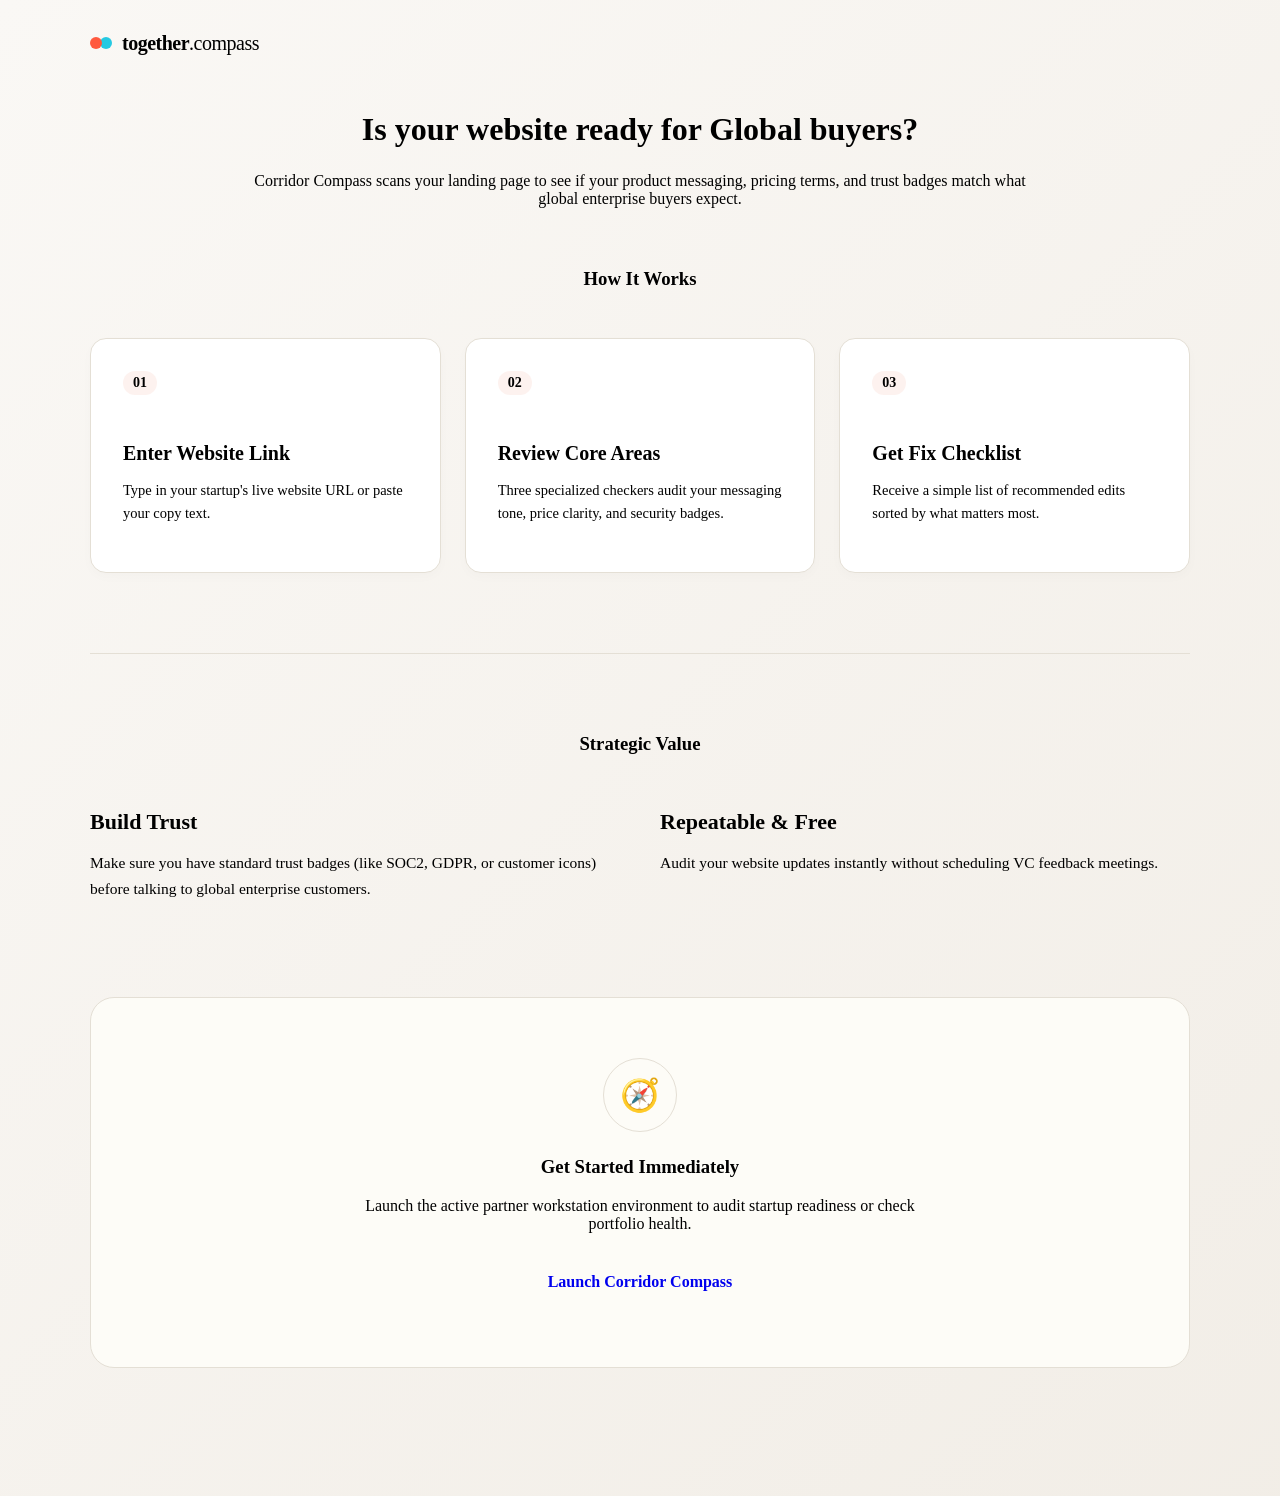
==== code/corridor_compass/static/index.html @ ca5fa367 "Initialize clean workspace split" ====
<!DOCTYPE html>
<html lang="en">
<head>
    <meta charset="UTF-8">
    <meta name="viewport" content="width=device-width, initial-scale=1.0">
    <title>Compass</title>
    <meta name="description" content="Corridor Compass scans your landing page to see if your product messaging, pricing terms, and trust badges match what global enterprise buyers expect.">
    <!-- Google Fonts -->
    <link rel="preconnect" href="https://fonts.googleapis.com">
    <link rel="preconnect" href="https://fonts.gstatic.com" crossorigin>
    <link href="https://fonts.googleapis.com/css2?family=Plus+Jakarta+Sans:wght@400;500;700&family=Sofia+Sans:wght@300;400;500;700&family=JetBrains+Mono:wght@400;700&display=swap" rel="stylesheet">
    <link rel="stylesheet" href="/static/styles.css">
    <style>
        /* Allow page scrolling for landing page */
        html, body {
            overflow: auto !important;
            overflow-y: auto !important;
            margin: 0;
            padding: 0;
        }
        
        /* Premium Background Gradient Animation */
        body {
            background: linear-gradient(-45deg, #FAF8F5, #F5F1EB, #EFEAE2, #FAF8F5);
            background-size: 400% 400%;
            animation: gradientBG 15s ease infinite;
            min-height: 100vh;
        }
        
        @keyframes gradientBG {
            0% { background-position: 0% 50%; }
            50% { background-position: 100% 50%; }
            100% { background-position: 0% 50%; }
        }
        
        /* Make container transparent so gradient is visible */
        .mc-app-container {
            background: transparent !important;
            height: auto !important;
            min-height: calc(100vh - 120px);
            padding: 0 48px 48px 48px;
            box-shadow: none !important;
        }

        .landing-main {
            padding: 40px 0 80px 0;
            max-width: 1100px;
            margin: 0 auto;
        }
        
        .landing-grid {
            display: grid;
            grid-template-columns: 1fr 1fr 1fr;
            gap: 24px;
            margin-top: 48px;
        }
        
        .landing-step-card {
            background: #FFFFFF;
            border: 1px solid #E4DFD5;
            border-radius: 16px;
            padding: 32px;
            transition: all 0.3s ease;
            box-shadow: 0 4px 12px rgba(0, 0, 0, 0.02);
            position: relative;
        }
        
        .landing-step-card:hover {
            transform: translateY(-4px);
            box-shadow: 0 12px 24px rgba(0, 0, 0, 0.05);
            border-color: var(--color-signal-orange);
        }
        
        .step-number-badge {
            font-family: var(--font-family-mono);
            font-size: 14px;
            font-weight: 700;
            color: var(--color-signal-orange);
            background: rgba(230, 92, 53, 0.08);
            padding: 4px 10px;
            border-radius: 99px;
            display: inline-block;
            margin-bottom: 20px;
        }
        
        .step-title {
            font-family: var(--font-family-display);
            font-size: 20px;
            font-weight: 700;
            margin-bottom: 12px;
            color: var(--color-ink);
        }
        
        .step-desc {
            font-size: 14.5px;
            line-height: 1.6;
            color: var(--color-slate-gray);
        }
        
        .benefits-section {
            margin-top: 80px;
            border-top: 1px solid #E4DFD5;
            padding-top: 60px;
        }
        
        .benefit-row {
            display: grid;
            grid-template-columns: 1fr 1fr;
            gap: 40px;
            margin-top: 32px;
        }
        
        .benefit-col h3 {
            font-family: var(--font-family-display);
            font-size: 22px;
            font-weight: 700;
            margin-bottom: 12px;
            color: var(--color-ink);
        }
        
        .benefit-col p {
            font-size: 15.5px;
            line-height: 1.65;
            color: var(--color-slate-gray);
        }
        
        .landing-cta-block {
            margin-top: 80px;
            text-align: center;
            background: #FDFCF7;
            border: 1px solid #E4DFD5;
            border-radius: 24px;
            padding: 60px;
        }
        
        .cta-icon-circle {
            width: 72px;
            height: 72px;
            background: var(--color-canvas);
            border: 1px solid #E4DFD5;
            border-radius: 50%;
            display: flex;
            align-items: center;
            justify-content: center;
            font-size: 32px;
            margin: 0 auto 24px auto;
        }
        
        .cta-btn {
            font-size: 16px;
            padding: 16px 36px;
            border-radius: 99px;
            margin-top: 24px;
            display: inline-block;
            text-decoration: none;
            font-weight: 700;
            cursor: pointer;
        }
    </style>
</head>
<body>
    <!-- Left-aligned Simple Logo Header -->
    <div class="simple-logo-header" style="max-width: 1100px; margin: 0 auto; padding: 32px 24px 0 24px; display: flex; justify-content: flex-start; z-index: 10; position: relative;">
        <div class="nav-logo-group" style="cursor: pointer; display: flex; align-items: center; gap: 10px;" onclick="window.location.reload();">
            <div class="together-logo-mark" style="display: flex; position: relative; width: 22px; height: 15px;">
                <span class="logo-dot-red" style="width: 12px; height: 12px; border-radius: 50%; position: absolute; top: 1px; left: 0; background-color: #FF593E; z-index: 1;"></span>
                <span class="logo-dot-blue" style="width: 12px; height: 12px; border-radius: 50%; position: absolute; top: 1px; right: 0; background-color: #00C1DE; opacity: 0.85;"></span>
            </div>
            <span class="nav-logo-text" style="font-family: var(--font-family-display); font-size: 20px; font-weight: 700; letter-spacing: -0.5px; color: var(--color-ink-black);">together<span class="logo-suffix" style="color: var(--color-signal-orange); font-weight: 400;">.compass</span></span>
        </div>
    </div>

    <!-- Main Container -->
    <div class="mc-app-container">
        <main class="landing-main">
            <!-- Hero Header -->
            <header class="editorial-hero" style="text-align: center;">
                <h1 class="display-xl" style="margin-top: 16px;">Is your website ready for Global buyers?</h1>
                <p class="body-lead" style="max-width: 800px; margin: 24px auto 0 auto;">Corridor Compass scans your landing page to see if your product messaging, pricing terms, and trust badges match what global enterprise buyers expect.</p>
            </header>

            <!-- How it Works -->
            <section style="margin-top: 60px;">
                <h3 class="section-micro-title" style="text-align: center;">How It Works</h3>
                <div class="landing-grid">
                    <div class="landing-step-card">
                        <span class="step-number-badge">01</span>
                        <h4 class="step-title">Enter Website Link</h4>
                        <p class="step-desc">Type in your startup's live website URL or paste your copy text.</p>
                    </div>
                    <div class="landing-step-card">
                        <span class="step-number-badge">02</span>
                        <h4 class="step-title">Review Core Areas</h4>
                        <p class="step-desc">Three specialized checkers audit your messaging tone, price clarity, and security badges.</p>
                    </div>
                    <div class="landing-step-card">
                        <span class="step-number-badge">03</span>
                        <h4 class="step-title">Get Fix Checklist</h4>
                        <p class="step-desc">Receive a simple list of recommended edits sorted by what matters most.</p>
                    </div>
                </div>
            </section>

            <!-- Benefits -->
            <section class="benefits-section">
                <h3 class="section-micro-title" style="text-align: center;">Strategic Value</h3>
                <div class="benefit-row">
                    <div class="benefit-col">
                        <h3>Build Trust</h3>
                        <p>Make sure you have standard trust badges (like SOC2, GDPR, or customer icons) before talking to global enterprise customers.</p>
                    </div>
                    <div class="benefit-col">
                        <h3>Repeatable & Free</h3>
                        <p>Audit your website updates instantly without scheduling VC feedback meetings.</p>
                    </div>
                </div>
            </section>

            <!-- Launch CTA -->
            <section class="landing-cta-block">
                <div class="cta-icon-circle bg-compass">🧭</div>
                <h3 class="display-md">Get Started Immediately</h3>
                <p class="body-lead" style="font-size: 16px; max-width: 600px; margin: 12px auto 0 auto;">Launch the active partner workstation environment to audit startup readiness or check portfolio health.</p>
                <a href="/workspace" class="mc-btn-primary cta-btn">Launch Corridor Compass</a>
            </section>
        </main>
    </div>
</body>
</html>
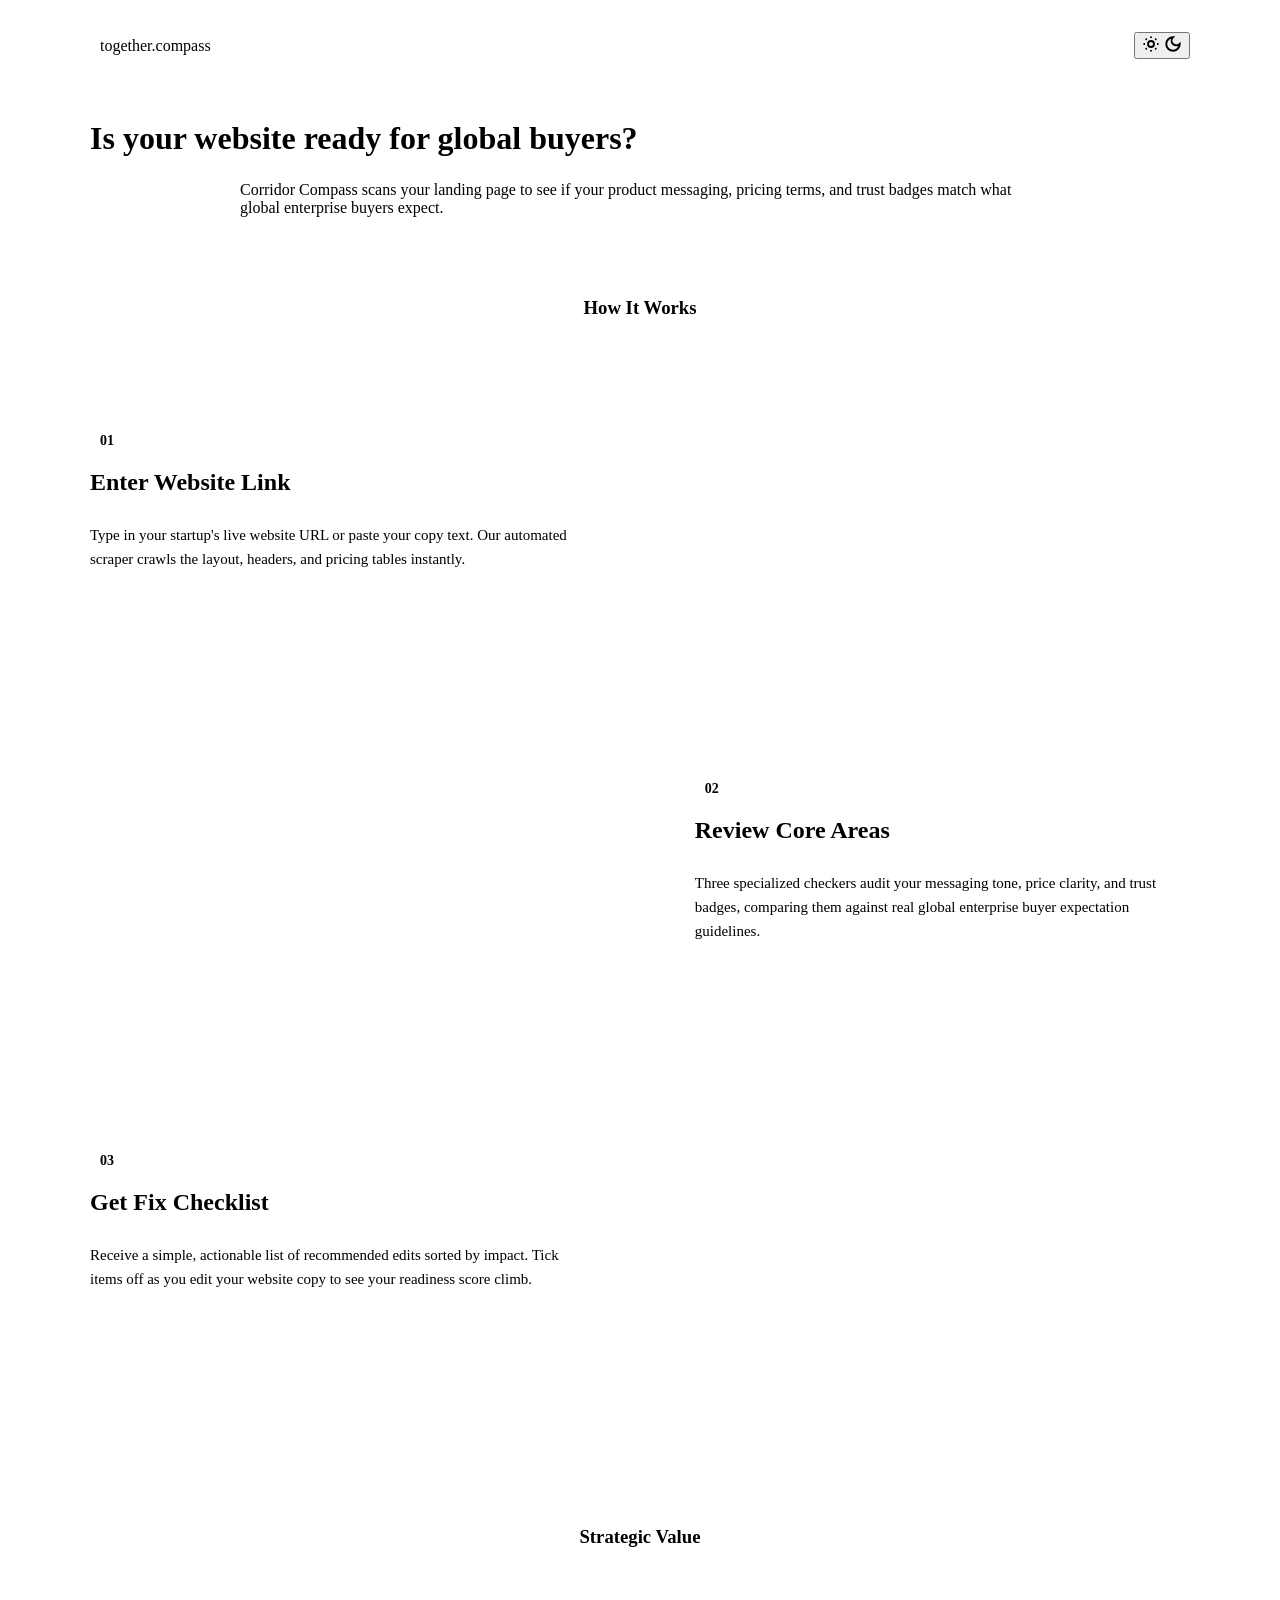
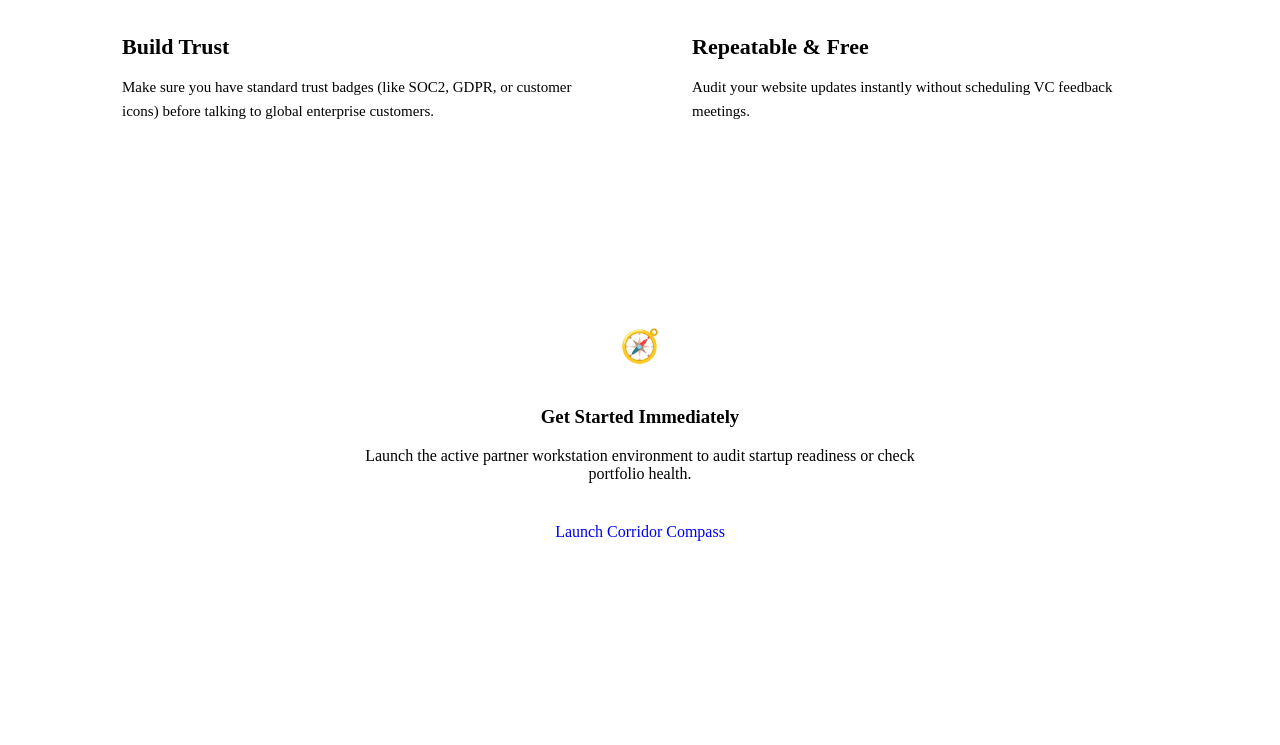
==== commit f711f347: "feat: Neubrutalist UI redesign, visual components separation, and dark mode theme updates" ====
--- a/code/corridor_compass/static/index.html
+++ b/code/corridor_compass/static/index.html
@@ -1,229 +1,321 @@
-<!DOCTYPE html>
-<html lang="en">
-<head>
-    <meta charset="UTF-8">
-    <meta name="viewport" content="width=device-width, initial-scale=1.0">
-    <title>Compass</title>
-    <meta name="description" content="Corridor Compass scans your landing page to see if your product messaging, pricing terms, and trust badges match what global enterprise buyers expect.">
-    <!-- Google Fonts -->
-    <link rel="preconnect" href="https://fonts.googleapis.com">
-    <link rel="preconnect" href="https://fonts.gstatic.com" crossorigin>
-    <link href="https://fonts.googleapis.com/css2?family=Plus+Jakarta+Sans:wght@400;500;700&family=Sofia+Sans:wght@300;400;500;700&family=JetBrains+Mono:wght@400;700&display=swap" rel="stylesheet">
-    <link rel="stylesheet" href="/static/styles.css">
-    <style>
-        /* Allow page scrolling for landing page */
-        html, body {
-            overflow: auto !important;
-            overflow-y: auto !important;
-            margin: 0;
-            padding: 0;
-        }
-        
-        /* Premium Background Gradient Animation */
-        body {
-            background: linear-gradient(-45deg, #FAF8F5, #F5F1EB, #EFEAE2, #FAF8F5);
-            background-size: 400% 400%;
-            animation: gradientBG 15s ease infinite;
-            min-height: 100vh;
-        }
-        
-        @keyframes gradientBG {
-            0% { background-position: 0% 50%; }
-            50% { background-position: 100% 50%; }
-            100% { background-position: 0% 50%; }
-        }
-        
-        /* Make container transparent so gradient is visible */
-        .mc-app-container {
-            background: transparent !important;
-            height: auto !important;
-            min-height: calc(100vh - 120px);
-            padding: 0 48px 48px 48px;
-            box-shadow: none !important;
-        }
-
-        .landing-main {
-            padding: 40px 0 80px 0;
-            max-width: 1100px;
-            margin: 0 auto;
-        }
-        
-        .landing-grid {
-            display: grid;
-            grid-template-columns: 1fr 1fr 1fr;
-            gap: 24px;
-            margin-top: 48px;
-        }
-        
-        .landing-step-card {
-            background: #FFFFFF;
-            border: 1px solid #E4DFD5;
-            border-radius: 16px;
-            padding: 32px;
-            transition: all 0.3s ease;
-            box-shadow: 0 4px 12px rgba(0, 0, 0, 0.02);
-            position: relative;
-        }
-        
-        .landing-step-card:hover {
-            transform: translateY(-4px);
-            box-shadow: 0 12px 24px rgba(0, 0, 0, 0.05);
-            border-color: var(--color-signal-orange);
-        }
-        
-        .step-number-badge {
-            font-family: var(--font-family-mono);
-            font-size: 14px;
-            font-weight: 700;
-            color: var(--color-signal-orange);
-            background: rgba(230, 92, 53, 0.08);
-            padding: 4px 10px;
-            border-radius: 99px;
-            display: inline-block;
-            margin-bottom: 20px;
-        }
-        
-        .step-title {
-            font-family: var(--font-family-display);
-            font-size: 20px;
-            font-weight: 700;
-            margin-bottom: 12px;
-            color: var(--color-ink);
-        }
-        
-        .step-desc {
-            font-size: 14.5px;
-            line-height: 1.6;
-            color: var(--color-slate-gray);
-        }
-        
-        .benefits-section {
-            margin-top: 80px;
-            border-top: 1px solid #E4DFD5;
-            padding-top: 60px;
-        }
-        
-        .benefit-row {
-            display: grid;
-            grid-template-columns: 1fr 1fr;
-            gap: 40px;
-            margin-top: 32px;
-        }
-        
-        .benefit-col h3 {
-            font-family: var(--font-family-display);
-            font-size: 22px;
-            font-weight: 700;
-            margin-bottom: 12px;
-            color: var(--color-ink);
-        }
-        
-        .benefit-col p {
-            font-size: 15.5px;
-            line-height: 1.65;
-            color: var(--color-slate-gray);
-        }
-        
-        .landing-cta-block {
-            margin-top: 80px;
-            text-align: center;
-            background: #FDFCF7;
-            border: 1px solid #E4DFD5;
-            border-radius: 24px;
-            padding: 60px;
-        }
-        
-        .cta-icon-circle {
-            width: 72px;
-            height: 72px;
-            background: var(--color-canvas);
-            border: 1px solid #E4DFD5;
-            border-radius: 50%;
-            display: flex;
-            align-items: center;
-            justify-content: center;
-            font-size: 32px;
-            margin: 0 auto 24px auto;
-        }
-        
-        .cta-btn {
-            font-size: 16px;
-            padding: 16px 36px;
-            border-radius: 99px;
-            margin-top: 24px;
-            display: inline-block;
-            text-decoration: none;
-            font-weight: 700;
-            cursor: pointer;
-        }
-    </style>
-</head>
-<body>
-    <!-- Left-aligned Simple Logo Header -->
-    <div class="simple-logo-header" style="max-width: 1100px; margin: 0 auto; padding: 32px 24px 0 24px; display: flex; justify-content: flex-start; z-index: 10; position: relative;">
-        <div class="nav-logo-group" style="cursor: pointer; display: flex; align-items: center; gap: 10px;" onclick="window.location.reload();">
-            <div class="together-logo-mark" style="display: flex; position: relative; width: 22px; height: 15px;">
-                <span class="logo-dot-red" style="width: 12px; height: 12px; border-radius: 50%; position: absolute; top: 1px; left: 0; background-color: #FF593E; z-index: 1;"></span>
-                <span class="logo-dot-blue" style="width: 12px; height: 12px; border-radius: 50%; position: absolute; top: 1px; right: 0; background-color: #00C1DE; opacity: 0.85;"></span>
-            </div>
-            <span class="nav-logo-text" style="font-family: var(--font-family-display); font-size: 20px; font-weight: 700; letter-spacing: -0.5px; color: var(--color-ink-black);">together<span class="logo-suffix" style="color: var(--color-signal-orange); font-weight: 400;">.compass</span></span>
-        </div>
-    </div>
-
-    <!-- Main Container -->
-    <div class="mc-app-container">
-        <main class="landing-main">
-            <!-- Hero Header -->
-            <header class="editorial-hero" style="text-align: center;">
-                <h1 class="display-xl" style="margin-top: 16px;">Is your website ready for Global buyers?</h1>
-                <p class="body-lead" style="max-width: 800px; margin: 24px auto 0 auto;">Corridor Compass scans your landing page to see if your product messaging, pricing terms, and trust badges match what global enterprise buyers expect.</p>
-            </header>
-
-            <!-- How it Works -->
-            <section style="margin-top: 60px;">
-                <h3 class="section-micro-title" style="text-align: center;">How It Works</h3>
-                <div class="landing-grid">
-                    <div class="landing-step-card">
-                        <span class="step-number-badge">01</span>
-                        <h4 class="step-title">Enter Website Link</h4>
-                        <p class="step-desc">Type in your startup's live website URL or paste your copy text.</p>
-                    </div>
-                    <div class="landing-step-card">
-                        <span class="step-number-badge">02</span>
-                        <h4 class="step-title">Review Core Areas</h4>
-                        <p class="step-desc">Three specialized checkers audit your messaging tone, price clarity, and security badges.</p>
-                    </div>
-                    <div class="landing-step-card">
-                        <span class="step-number-badge">03</span>
-                        <h4 class="step-title">Get Fix Checklist</h4>
-                        <p class="step-desc">Receive a simple list of recommended edits sorted by what matters most.</p>
-                    </div>
-                </div>
-            </section>
-
-            <!-- Benefits -->
-            <section class="benefits-section">
-                <h3 class="section-micro-title" style="text-align: center;">Strategic Value</h3>
-                <div class="benefit-row">
-                    <div class="benefit-col">
-                        <h3>Build Trust</h3>
-                        <p>Make sure you have standard trust badges (like SOC2, GDPR, or customer icons) before talking to global enterprise customers.</p>
-                    </div>
-                    <div class="benefit-col">
-                        <h3>Repeatable & Free</h3>
-                        <p>Audit your website updates instantly without scheduling VC feedback meetings.</p>
-                    </div>
-                </div>
-            </section>
-
-            <!-- Launch CTA -->
-            <section class="landing-cta-block">
-                <div class="cta-icon-circle bg-compass">🧭</div>
-                <h3 class="display-md">Get Started Immediately</h3>
-                <p class="body-lead" style="font-size: 16px; max-width: 600px; margin: 12px auto 0 auto;">Launch the active partner workstation environment to audit startup readiness or check portfolio health.</p>
-                <a href="/workspace" class="mc-btn-primary cta-btn">Launch Corridor Compass</a>
-            </section>
-        </main>
-    </div>
-</body>
+<!DOCTYPE html>
+<html lang="en">
+<head>
+    <meta charset="UTF-8">
+    <meta name="viewport" content="width=device-width, initial-scale=1.0">
+    <title>Compass</title>
+    <meta name="description" content="Corridor Compass scans your landing page to see if your product messaging, pricing terms, and trust badges match what global enterprise buyers expect.">
+    <!-- Google Fonts -->
+    <link rel="preconnect" href="https://fonts.googleapis.com">
+    <link rel="preconnect" href="https://fonts.gstatic.com" crossorigin>
+    <link href="https://fonts.googleapis.com/css2?family=Plus+Jakarta+Sans:wght@400;500;700&family=Sofia+Sans:wght@300;400;500;700&family=JetBrains+Mono:wght@400;700&display=swap" rel="stylesheet">
+    <link rel="stylesheet" href="/static/styles.css">
+    <style>
+        html, body {
+            overflow: auto !important;
+            margin: 0;
+            padding: 0;
+            background-color: var(--color-canvas);
+            transition: background-color 0.25s ease, color 0.25s ease;
+        }
+        
+        .mc-app-container {
+            background: transparent !important;
+            height: auto !important;
+            min-height: calc(100dvh - 120px);
+            padding: 0 48px 48px 48px;
+            box-shadow: none !important;
+        }
+
+        .landing-main {
+            padding: 40px 0 80px 0;
+            max-width: 1100px;
+            margin: 0 auto;
+        }
+        
+        .step-number-badge {
+            font-family: var(--font-family-mono);
+            font-size: 14px;
+            font-weight: 700;
+            color: var(--color-ink-black);
+            background: var(--color-primary);
+            border: 2px solid var(--color-neutral);
+            box-shadow: 2px 2px 0 var(--color-neutral);
+            padding: 4px 10px;
+            border-radius: var(--radius-pill);
+            display: inline-block;
+        }
+        
+        .zigzag-row {
+            display: grid;
+            grid-template-columns: 1fr 1.1fr;
+            gap: 60px;
+            align-items: center;
+            margin-bottom: 80px;
+        }
+        .zigzag-row.reversed {
+            grid-template-columns: 1.1fr 1fr;
+        }
+        .zigzag-text-col {
+            display: flex;
+            flex-direction: column;
+            align-items: flex-start;
+        }
+        .zigzag-title {
+            font-family: var(--font-family-display);
+            font-size: 24px;
+            font-weight: 700;
+            margin: 16px 0 12px 0;
+            color: var(--color-ink-black);
+        }
+        .zigzag-desc {
+            font-size: 15px;
+            line-height: 1.6;
+            color: var(--color-slate-gray);
+        }
+        .zigzag-graphic-col {
+            border: var(--border-main);
+            border-radius: var(--radius-card);
+            box-shadow: var(--shadow-main);
+            padding: 30px;
+            display: flex;
+            align-items: center;
+            justify-content: center;
+            background-color: var(--color-white);
+            height: 220px;
+        }
+        .zigzag-graphic-col svg {
+            max-height: 100%;
+            width: auto;
+        }
+        
+        .benefits-section {
+            margin-top: 80px;
+            border-top: var(--border-main);
+            padding-top: 60px;
+        }
+        
+        .benefit-row {
+            display: grid;
+            grid-template-columns: 1fr 1fr;
+            gap: 40px;
+            margin-top: 32px;
+        }
+        
+        .benefit-col {
+            background-color: var(--color-white);
+            border: var(--border-main);
+            border-radius: var(--radius-card);
+            box-shadow: var(--shadow-main);
+            padding: 32px;
+            transition: all 0.2s ease;
+        }
+        .benefit-col:hover {
+            transform: translate(-2px, -2px);
+            box-shadow: 6px 6px 0 var(--color-neutral);
+        }
+        
+        .benefit-col h3 {
+            font-family: var(--font-family-display);
+            font-size: 22px;
+            font-weight: 700;
+            margin-bottom: 12px;
+            color: var(--color-ink-black);
+        }
+        
+        .benefit-col p {
+            font-size: 15px;
+            line-height: 1.6;
+            color: var(--color-slate-gray);
+        }
+        
+        .landing-cta-block {
+            margin-top: 80px;
+            text-align: center;
+            background: var(--color-white);
+            border: var(--border-main);
+            border-radius: var(--radius-card);
+            padding: 60px;
+            box-shadow: var(--shadow-main);
+        }
+        
+        .cta-icon-circle {
+            width: 72px;
+            height: 72px;
+            background: var(--color-primary);
+            border: var(--border-main);
+            border-radius: var(--radius-circle);
+            display: flex;
+            align-items: center;
+            justify-content: center;
+            font-size: 32px;
+            margin: 0 auto 24px auto;
+            box-shadow: 2px 2px 0 var(--color-neutral);
+        }
+        
+        .cta-btn {
+            font-size: 16px;
+            padding: 16px 36px;
+            margin-top: 24px;
+            display: inline-block;
+            text-decoration: none;
+        }
+
+        @media (max-width: 768px) {
+            .zigzag-row, .zigzag-row.reversed {
+                grid-template-columns: 1fr;
+                gap: 30px;
+            }
+            .zigzag-row.reversed .zigzag-graphic-col {
+                order: 2;
+            }
+            .benefit-row {
+                grid-template-columns: 1fr;
+            }
+        }
+    </style>
+</head>
+<body>
+    <!-- Top Header -->
+    <div class="simple-logo-header" style="max-width: 1100px; margin: 0 auto; padding: 32px 24px 0 24px; display: flex; justify-content: space-between; align-items: center; z-index: 10; position: relative;">
+        <div class="nav-logo-group" style="cursor: pointer; display: flex; align-items: center; gap: 10px;" onclick="window.location.reload();">
+            <div class="together-logo-mark">
+                <span class="logo-dot-red"></span>
+                <span class="logo-dot-blue"></span>
+            </div>
+            <span class="nav-logo-text">together<span class="logo-suffix">.compass</span></span>
+        </div>
+        <button id="theme-toggle" class="theme-toggle-btn" aria-label="Toggle Theme">
+            <svg id="theme-icon-sun" class="hidden" xmlns="http://www.w3.org/2000/svg" width="18" height="18" viewBox="0 0 24 24" fill="none" stroke="currentColor" stroke-width="2.5"><circle cx="12" cy="12" r="4"/><path d="M12 2v2M12 20v2M4.93 4.93l1.41 1.41M17.66 17.66l1.41 1.41M2 12h2M20 12h2M6.34 17.66l-1.41 1.41M19.07 4.93l-1.41 1.41"/></svg>
+            <svg id="theme-icon-moon" xmlns="http://www.w3.org/2000/svg" width="18" height="18" viewBox="0 0 24 24" fill="none" stroke="currentColor" stroke-width="2.5"><path d="M12 3a6 6 0 0 0 9 9 9 9 0 1 1-9-9Z"/></svg>
+        </button>
+    </div>
+
+    <!-- Main Container -->
+    <div class="mc-app-container">
+        <main class="landing-main">
+            <!-- Hero Header -->
+            <header class="editorial-hero">
+                <h1 class="display-xl">Is your website ready for global buyers?</h1>
+                <p class="body-lead" style="max-width: 800px; margin: 24px auto 0 auto;">Corridor Compass scans your landing page to see if your product messaging, pricing terms, and trust badges match what global enterprise buyers expect.</p>
+            </header>
+
+            <!-- How it Works (Zig-Zag alternating rows) -->
+            <section style="margin-top: 80px;">
+                <h3 class="section-micro-title" style="text-align: center; margin-bottom: 48px;">How It Works</h3>
+                
+                <!-- Step 1 -->
+                <div class="zigzag-row">
+                    <div class="zigzag-text-col">
+                        <span class="step-number-badge">01</span>
+                        <h4 class="zigzag-title">Enter Website Link</h4>
+                        <p class="zigzag-desc">Type in your startup's live website URL or paste your copy text. Our automated scraper crawls the layout, headers, and pricing tables instantly.</p>
+                    </div>
+                    <div class="zigzag-graphic-col bg-compass">
+                        <svg xmlns="http://www.w3.org/2000/svg" viewBox="0 0 200 120" fill="none" stroke="var(--color-neutral)" stroke-width="3" stroke-linecap="round" stroke-linejoin="round">
+                            <rect x="10" y="10" width="180" height="100" rx="6" fill="var(--color-white)" />
+                            <line x1="10" y1="35" x2="190" y2="35" />
+                            <circle cx="25" cy="22" r="4" fill="var(--color-secondary)" stroke="var(--color-neutral)" stroke-width="2" />
+                            <circle cx="40" cy="22" r="4" fill="var(--color-tertiary)" stroke="var(--color-neutral)" stroke-width="2" />
+                            <rect x="60" y="16" width="110" height="12" rx="4" fill="var(--color-canvas)" />
+                            <line x1="30" y1="60" x2="120" y2="60" stroke-dasharray="1 1" stroke-width="4" />
+                            <line x1="30" y1="75" x2="150" y2="75" stroke-dasharray="1 1" stroke-width="4" />
+                            <line x1="30" y1="90" x2="90" y2="90" stroke-dasharray="1 1" stroke-width="4" />
+                        </svg>
+                    </div>
+                </div>
+
+                <!-- Step 2 -->
+                <div class="zigzag-row reversed">
+                    <div class="zigzag-graphic-col bg-pulse">
+                        <svg xmlns="http://www.w3.org/2000/svg" viewBox="0 0 200 120" fill="none" stroke="var(--color-neutral)" stroke-width="3" stroke-linecap="round" stroke-linejoin="round">
+                            <rect x="20" y="15" width="160" height="90" rx="6" fill="var(--color-white)" />
+                            <circle cx="65" cy="60" r="30" fill="var(--color-primary)" />
+                            <circle cx="65" cy="60" r="30" />
+                            <text x="65" y="66" font-family="var(--font-family-mono)" font-size="20" font-weight="700" text-anchor="middle" fill="var(--color-neutral)" stroke="none">82</text>
+                            <line x1="115" y1="45" x2="155" y2="45" stroke-dasharray="1 1" stroke-width="4" />
+                            <line x1="115" y1="60" x2="150" y2="60" stroke-dasharray="1 1" stroke-width="4" />
+                            <line x1="115" y1="75" x2="140" y2="75" stroke-dasharray="1 1" stroke-width="4" />
+                        </svg>
+                    </div>
+                    <div class="zigzag-text-col">
+                        <span class="step-number-badge">02</span>
+                        <h4 class="zigzag-title">Review Core Areas</h4>
+                        <p class="zigzag-desc">Three specialized checkers audit your messaging tone, price clarity, and trust badges, comparing them against real global enterprise buyer expectation guidelines.</p>
+                    </div>
+                </div>
+
+                <!-- Step 3 -->
+                <div class="zigzag-row">
+                    <div class="zigzag-text-col">
+                        <span class="step-number-badge">03</span>
+                        <h4 class="zigzag-title">Get Fix Checklist</h4>
+                        <p class="zigzag-desc">Receive a simple, actionable list of recommended edits sorted by impact. Tick items off as you edit your website copy to see your readiness score climb.</p>
+                    </div>
+                    <div class="zigzag-graphic-col bg-memory">
+                        <svg xmlns="http://www.w3.org/2000/svg" viewBox="0 0 200 120" fill="none" stroke="var(--color-neutral)" stroke-width="3" stroke-linecap="round" stroke-linejoin="round">
+                            <rect x="25" y="15" width="150" height="90" rx="6" fill="var(--color-white)" />
+                            <rect x="40" y="32" width="16" height="16" rx="3" fill="var(--color-primary)" />
+                            <path d="m44 40 3 3 5-5" stroke-width="2" />
+                            <line x1="70" y1="40" x2="150" y2="40" stroke-width="3" />
+                            <rect x="40" y="62" width="16" height="16" rx="3" fill="var(--color-canvas)" />
+                            <line x1="70" y1="70" x2="140" y2="70" stroke-width="3" />
+                        </svg>
+                    </div>
+                </div>
+            </section>
+
+            <!-- Benefits -->
+            <section class="benefits-section">
+                <h3 class="section-micro-title" style="text-align: center; margin-bottom: 24px;">Strategic Value</h3>
+                <div class="benefit-row">
+                    <div class="benefit-col">
+                        <h3>Build Trust</h3>
+                        <p>Make sure you have standard trust badges (like SOC2, GDPR, or customer icons) before talking to global enterprise customers.</p>
+                    </div>
+                    <div class="benefit-col">
+                        <h3>Repeatable & Free</h3>
+                        <p>Audit your website updates instantly without scheduling VC feedback meetings.</p>
+                    </div>
+                </div>
+            </section>
+
+            <!-- Launch CTA -->
+            <section class="landing-cta-block">
+                <div class="cta-icon-circle">🧭</div>
+                <h3 class="display-lg">Get Started Immediately</h3>
+                <p class="body-lead" style="font-size: 16px; max-width: 600px; margin: 12px auto 0 auto;">Launch the active partner workstation environment to audit startup readiness or check portfolio health.</p>
+                <a href="/workspace" class="mc-btn-primary cta-btn">Launch Corridor Compass</a>
+            </section>
+        </main>
+    </div>
+
+    <!-- Theme Persist Script -->
+    <script>
+        const themeToggleBtn = document.getElementById('theme-toggle');
+        const sunIcon = document.getElementById('theme-icon-sun');
+        const moonIcon = document.getElementById('theme-icon-moon');
+        
+        const currentTheme = localStorage.getItem('theme') || (window.matchMedia('(prefers-color-scheme: dark)').matches ? 'dark' : 'light');
+        
+        function applyTheme(theme) {
+            document.documentElement.setAttribute('data-theme', theme);
+            localStorage.setItem('theme', theme);
+            if (theme === 'dark') {
+                sunIcon.classList.remove('hidden');
+                moonIcon.classList.add('hidden');
+            } else {
+                sunIcon.classList.add('hidden');
+                moonIcon.classList.remove('hidden');
+            }
+        }
+        
+        applyTheme(currentTheme);
+        
+        themeToggleBtn.addEventListener('click', () => {
+            const theme = document.documentElement.getAttribute('data-theme') === 'dark' ? 'light' : 'dark';
+            applyTheme(theme);
+        });
+    </script>
+</body>
 </html>
